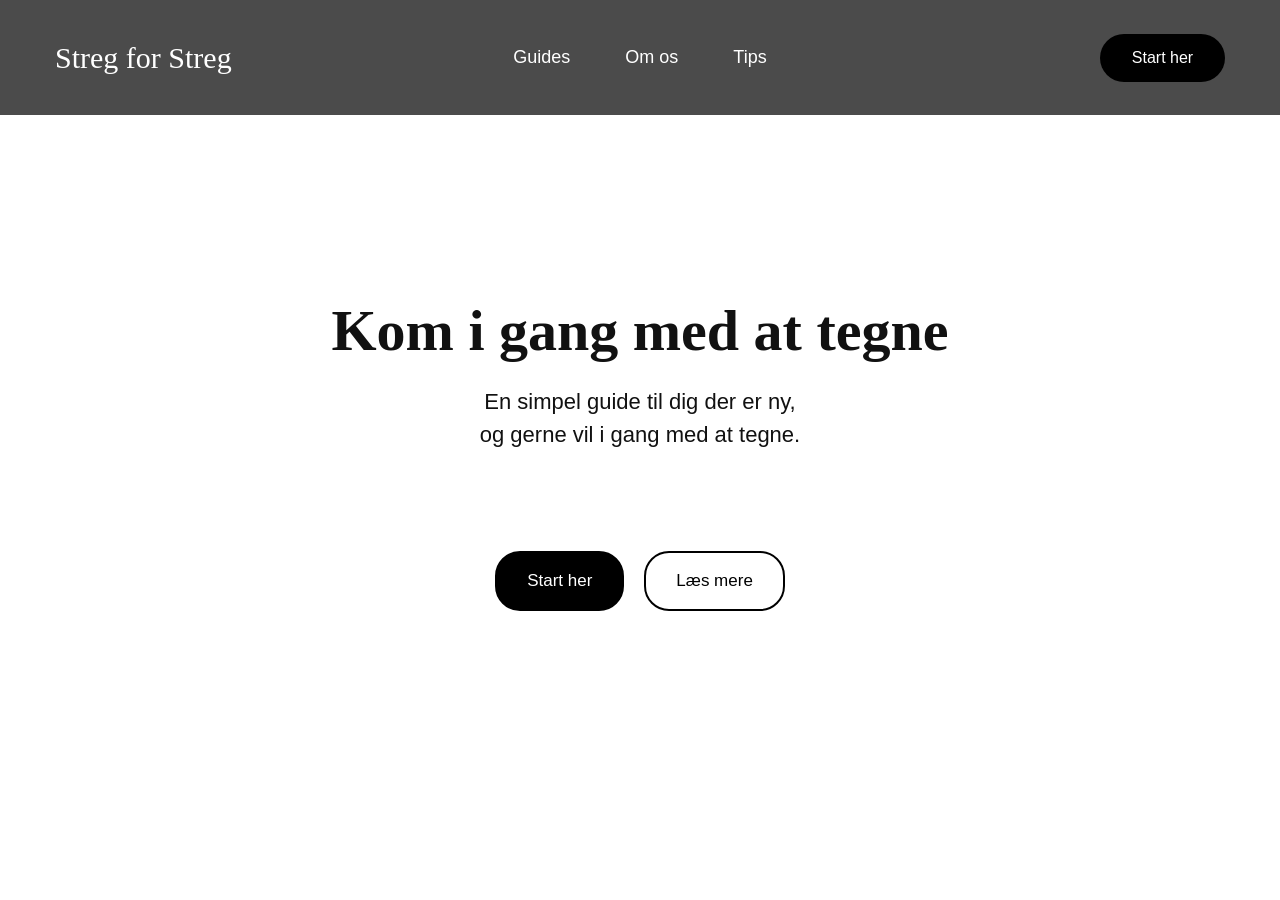
==== index.html @ 1a15dacd "Landing Page text og links" ====
<!DOCTYPE html>
<html lang="da">

<head>
    <meta charset="UTF-8">
    <meta name="viewport" content="width=device-width, initial-scale=1.0">

    <title>Streg for Streg</title>

    <link rel="stylesheet" href="css/style.css">
</head>

<body>

<header class="site-header">

    <div class="header-inner">

        <a class="logo" href="LandingPage.html">
            Streg for Streg
        </a>

        <nav class="navigation" aria-label="Hovedmenu">
            <a href="#guides">Guides</a>
            <a href="om-os.html">Om os</a>
            <a href="#">Tips</a>
        </nav>

        <a class="header-button" href="udstyr.html">
            Start her
        </a>

    </div>

</header>

<main>

    <!-- Hero -->
    <section class="hero">

        <h1>Kom i gang med at tegne</h1>

        <p>
            En simpel guide til dig der er ny,<br>
            og gerne vil i gang med at tegne.
        </p>

        <div class="hero-buttons">

            <a class="button" href="udstyr.html">
                Start her
            </a>

            <a class="button button-outline" href="#guides">
                Læs mere
            </a>

        </div>

    </section>
</main>
</body>
</html>
---- css/style.css ----
/* indstillinger */

* {
    box-sizing: border-box;
}

html {
    scroll-behavior: smooth;
}

body {
    margin: 0;
    font-family: Arial, sans-serif;
    color: #111;
    background-color: #ffffff;
}

img {
    max-width: 100%;
    display: block;
}

a {
    color: inherit;
}


/* header */

.site-header {
    width: 100%;
    background-color: #4b4b4b;
    color: white;
}

.header-inner {
    width: 100%;
    max-width: 1700px;
    height: 115px;

    margin: 0 auto;
    padding: 0 55px;

    display: grid;
    grid-template-columns: 1fr auto 1fr;
    align-items: center;
}


/* logo */

.logo {
    justify-self: start;

    font-family: Inika, serif;
    font-size: 30px;

    color: white;
    text-decoration: none;
}


/* navigation */

.navigation {
    justify-self: center;

    display: flex;
    align-items: center;
    gap: 55px;
}

.navigation a {
    color: white;
    text-decoration: none;

    font-size: 18px;
}

.navigation a:hover {
    text-decoration: underline;
}


/* start her knap */

.header-button {
    justify-self: end;

    display: flex;
    justify-content: center;
    align-items: center;

    min-width: 125px;
    height: 48px;

    padding: 0 28px;

    background-color: black;
    color: white;

    border-radius: 30px;

    font-size: 16px;
    text-decoration: none;
}

.header-button:hover {
    opacity: 0.8;
}

.logo {
    font-family: Georgia, serif;
    font-size: 30px;
    text-decoration: none;
}

.navigation {
    display: flex;
    gap: 55px;
}

.navigation a {
    color: white;
    text-decoration: none;
    font-size: 18px;
}

.navigation a:hover {
    text-decoration: underline;
}


/* knapper */

.button {
    display: inline-block;

    padding: 18px 30px;

    background-color: black;
    color: white;

    border: 2px solid black;
    border-radius: 25px;

    text-decoration: none;
    font-size: 17px;
}

.button:hover {
    opacity: 0.75;
}

.button-small {
    padding: 10px 22px;
    font-size: 12px;
}

.button-outline {
    background-color: white;
    color: black;
}


/* hero */

.hero {
    min-height: 680px;

    display: flex;
    flex-direction: column;
    justify-content: center;
    align-items: center;

    padding: 80px 20px;

    text-align: center;
}

.hero h1 {
    margin: 0 0 22px;
    font-family: Inclusive Sans, serif;
    font-size: 58px;
    line-height: 1.1;
}

.hero p {
    margin: 0;
    font-size: 22px;
    line-height: 1.5;
}

.hero-buttons {
    display: flex;
    gap: 20px;

    margin-top: 100px;
}
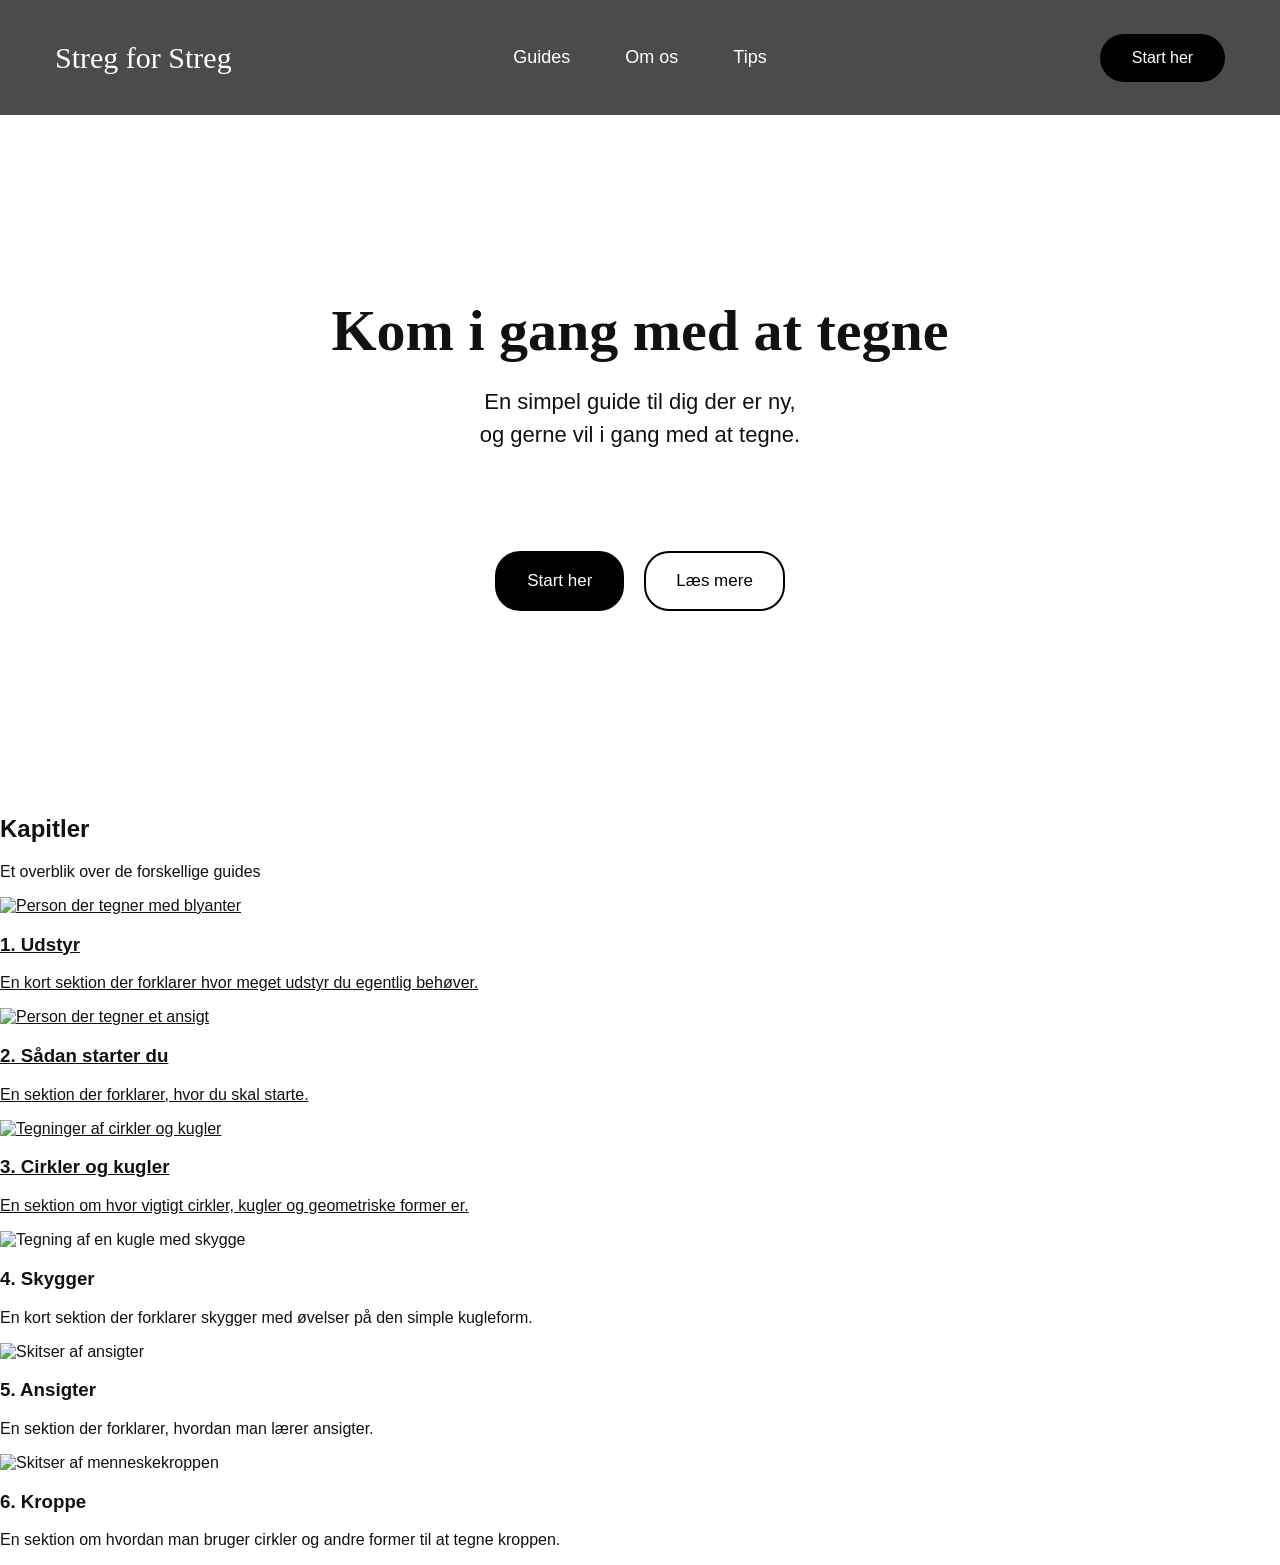
==== commit d4724aec: "Kapitler tekst og billeder" ====
--- a/index.html
+++ b/index.html
@@ -16,7 +16,7 @@
 
     <div class="header-inner">
 
-        <a class="logo" href="LandingPage.html">
+        <a class="logo" href="index.html">
             Streg for Streg
         </a>
 
@@ -59,6 +59,114 @@
         </div>
 
     </section>
+
+    <!-- Kapitler -->
+    <section class="chapters" id="guides">
+
+        <div class="section-container">
+
+            <h2>Kapitler</h2>
+
+            <p>Et overblik over de forskellige guides</p>
+
+
+            <div class="chapter-grid">
+
+                <a class="chapter-card" href="udstyr.html">
+
+                    <img src="billeder/Kapitler-udstyr.png"
+                         alt="Person der tegner med blyanter">
+
+                    <h3>1. Udstyr</h3>
+
+                    <p>
+                        En kort sektion der forklarer hvor
+                        meget udstyr du egentlig behøver.
+                    </p>
+
+                </a>
+
+
+                <a class="chapter-card" href="start.html">
+
+                    <img src="billeder/Kapitler-start.webp"
+                         alt="Person der tegner et ansigt">
+
+                    <h3>2. Sådan starter du</h3>
+
+                    <p>
+                        En sektion der forklarer,
+                        hvor du skal starte.
+                    </p>
+
+                </a>
+
+
+                <a class="chapter-card" href="cirkler.html">
+
+                    <img src="billeder/Kapitler-cirkler.jpg"
+                         alt="Tegninger af cirkler og kugler">
+
+                    <h3>3. Cirkler og kugler</h3>
+
+                    <p>
+                        En sektion om hvor vigtigt cirkler,
+                        kugler og geometriske former er.
+                    </p>
+
+                </a>
+
+
+                <div class="chapter-card chapter-card-static">
+
+                    <img src="billeder/Kapitler-skygger.webp"
+                         alt="Tegning af en kugle med skygge">
+
+                    <h3>4. Skygger</h3>
+
+                    <p>
+                        En kort sektion der forklarer skygger
+                        med øvelser på den simple kugleform.
+                    </p>
+
+                </div>
+
+
+                <div class="chapter-card" href="ansigter.html">
+
+                    <img src="billeder/Kapitler-ansigter.jpg"
+                         alt="Skitser af ansigter">
+
+                    <h3>5. Ansigter</h3>
+
+                    <p>
+                        En sektion der forklarer,
+                        hvordan man lærer ansigter.
+                    </p>
+
+                </div>
+
+
+                <div class="chapter-card" href="kroppe.html">
+
+                    <img src="billeder/Kapitler-kroppe.png"
+                         alt="Skitser af menneskekroppen">
+
+                    <h3>6. Kroppe</h3>
+
+                    <p>
+                        En sektion om hvordan man bruger
+                        cirkler og andre former til at tegne kroppen.
+                    </p>
+
+                </div>
+
+            </div>
+
+        </div>
+
+    </section>
+
 </main>
 </body>
 </html>
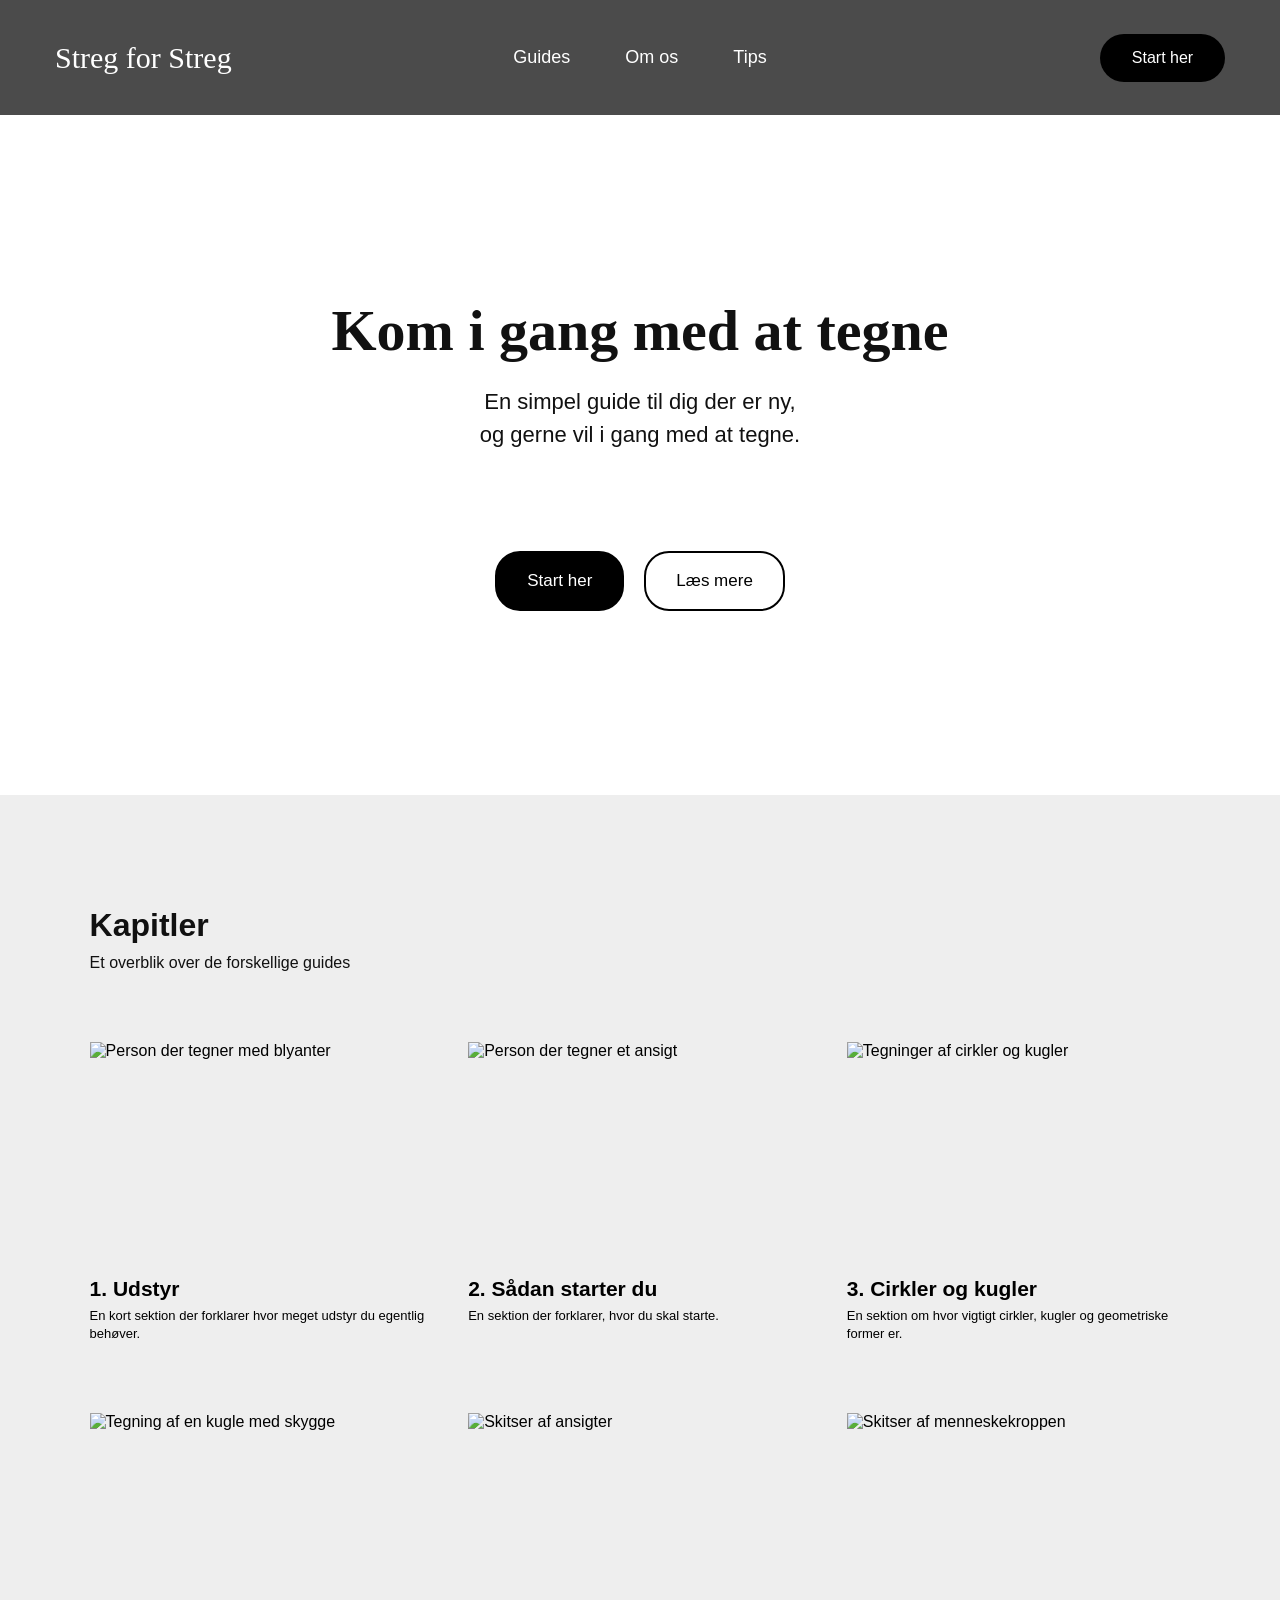
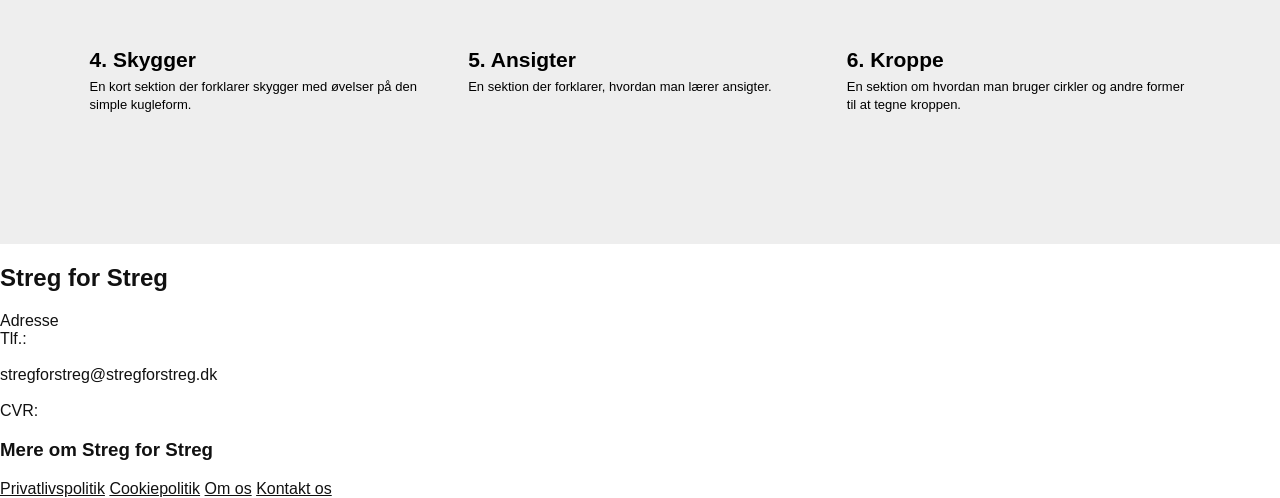
==== commit 549d07b4: "Footer" ====
--- a/index.html
+++ b/index.html
@@ -168,5 +168,31 @@
     </section>
 
 </main>
+
+
+<footer class="site-footer">
+
+    <div>
+        <h2>Streg for Streg</h2>
+
+        <p>
+            Adresse<br>
+            Tlf.:<br><br>
+            stregforstreg@stregforstreg.dk<br><br>
+            CVR:
+        </p>
+    </div>
+
+    <div>
+        <h3>Mere om Streg for Streg</h3>
+
+        <a href="#">Privatlivspolitik</a>
+        <a href="#">Cookiepolitik</a>
+        <a href="om-os.html">Om os</a>
+        <a href="#">Kontakt os</a>
+    </div>
+
+</footer>
+
 </body>
 </html>
--- a/css/style.css
+++ b/css/style.css
@@ -196,4 +196,63 @@
     gap: 20px;
 
     margin-top: 100px;
+}
+
+/* kapitler */
+
+.chapters {
+    padding: 85px 7% 130px;
+    background-color: #eeeeee;
+}
+
+.section-container {
+    max-width: 1200px;
+    margin: 0 auto;
+}
+
+.chapters h2 {
+    margin-bottom: 10px;
+    font-size: 32px;
+}
+
+.chapters > .section-container > p {
+    margin-top: 0;
+    margin-bottom: 70px;
+
+    font-size: 16px;
+}
+
+.chapter-grid {
+    display: grid;
+
+    grid-template-columns: repeat(3, 1fr);
+
+    gap: 70px 35px;
+}
+
+.chapter-card {
+    color: black;
+    text-decoration: none;
+}
+
+.chapter-card img {
+    width: 100%;
+    height: 220px;
+
+    object-fit: cover;
+}
+
+.chapter-card h3 {
+    margin: 15px 0 6px;
+    font-size: 21px;
+}
+
+.chapter-card p {
+    margin: 0;
+    line-height: 1.4;
+    font-size: 13px;
+}
+
+.chapter-card:hover h3 {
+    text-decoration: underline;
 }
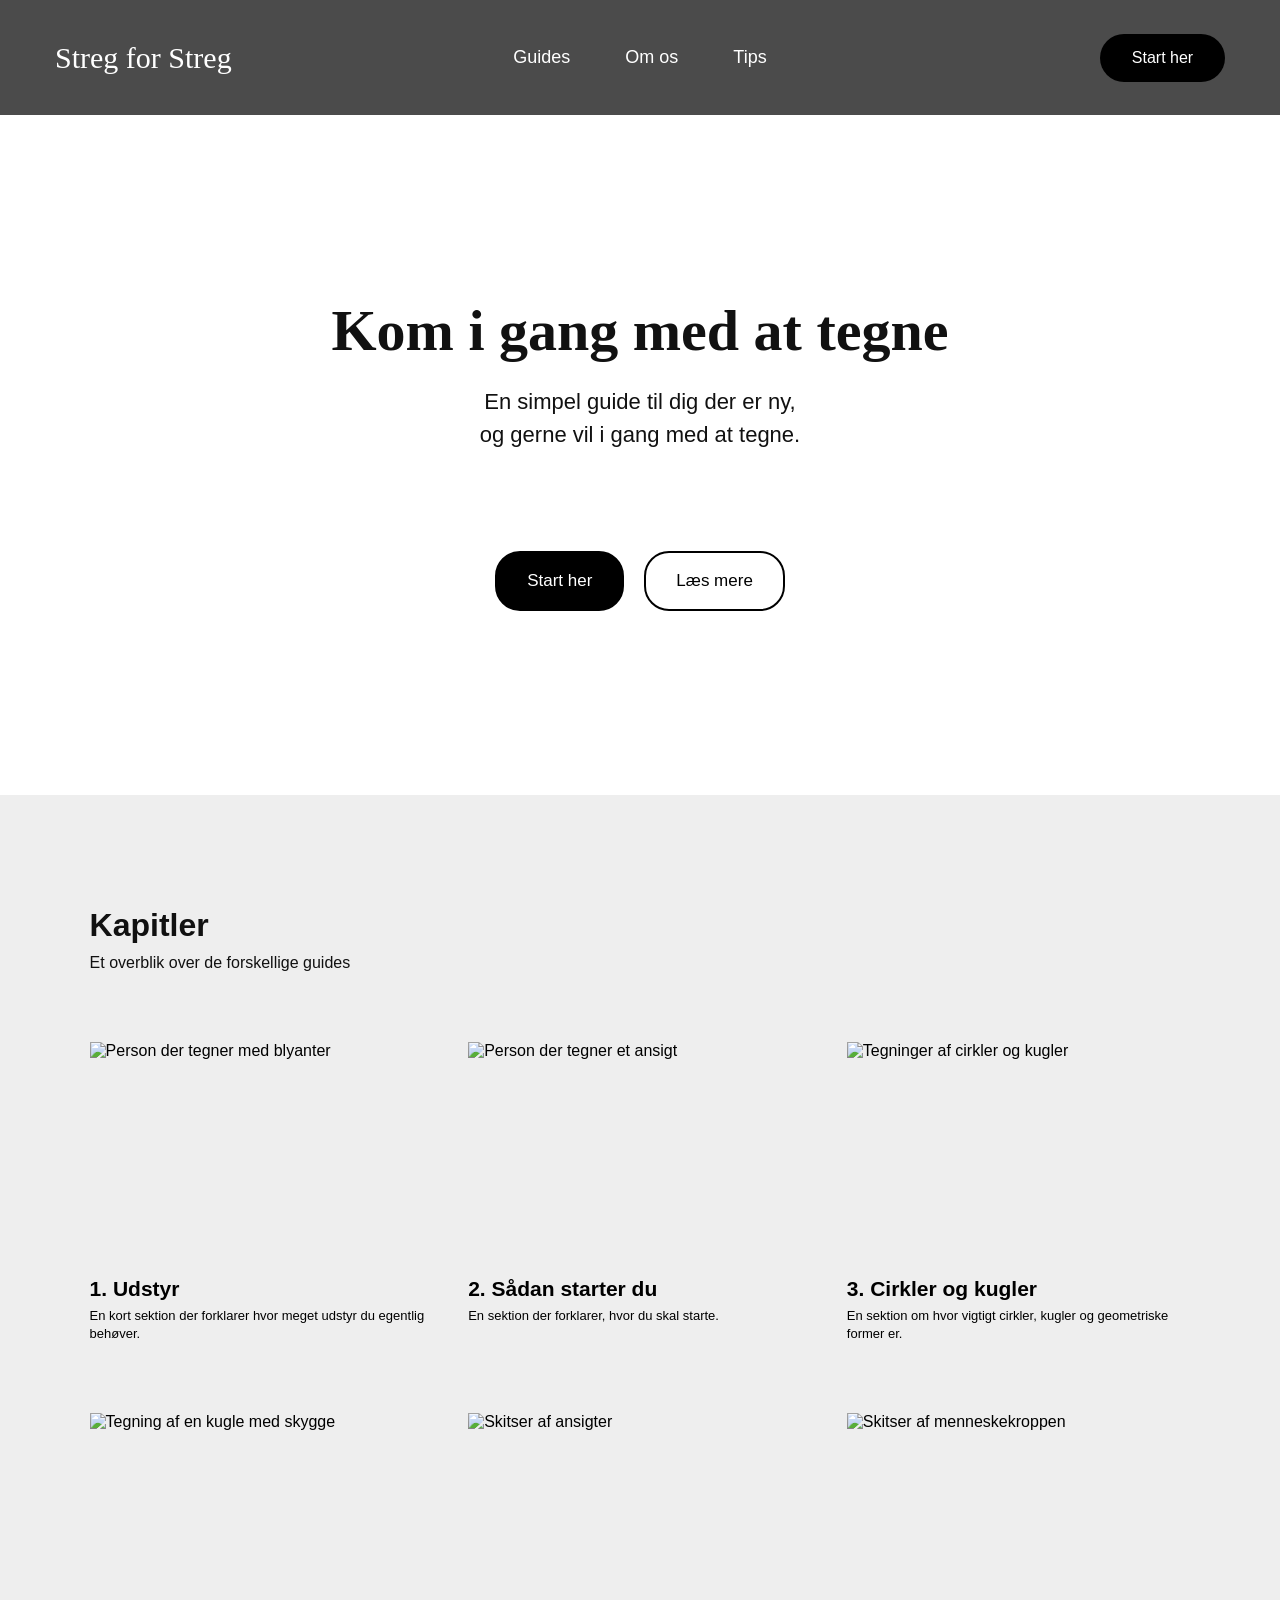
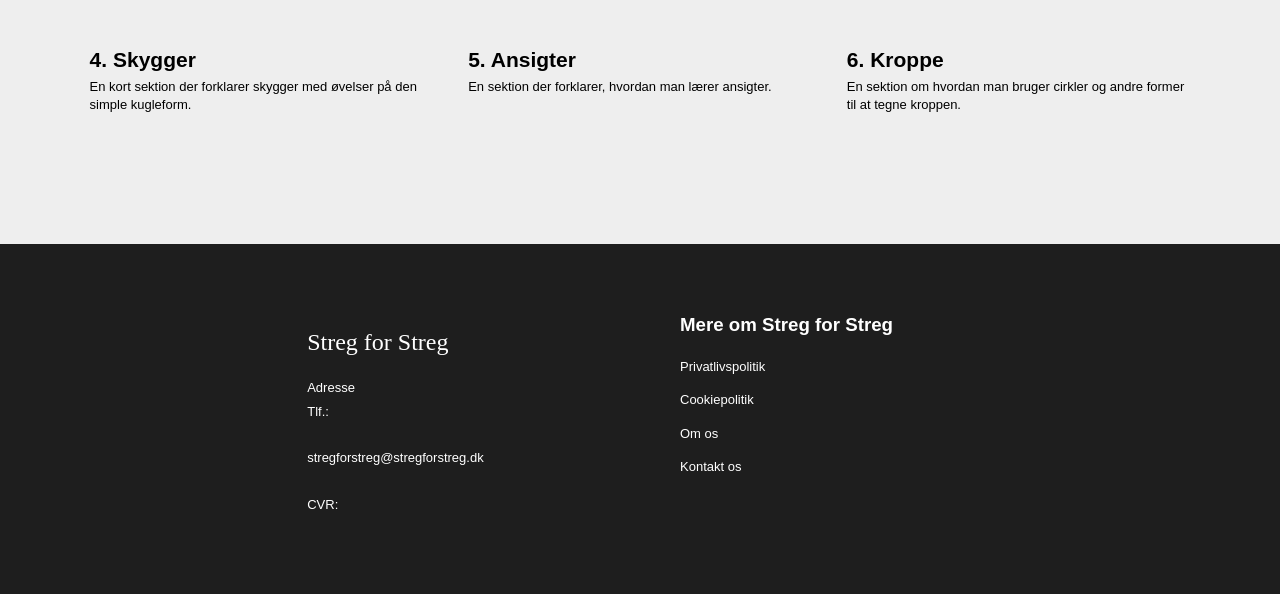
==== commit 6ed1eb42: "href fix" ====
--- a/index.html
+++ b/index.html
@@ -132,7 +132,7 @@
                 </div>
 
 
-                <div class="chapter-card" href="ansigter.html">
+                <div class="chapter-card">
 
                     <img src="billeder/Kapitler-ansigter.jpg"
                          alt="Skitser af ansigter">
@@ -147,7 +147,7 @@
                 </div>
 
 
-                <div class="chapter-card" href="kroppe.html">
+                <div class="chapter-card">
 
                     <img src="billeder/Kapitler-kroppe.png"
                          alt="Skitser af menneskekroppen">
--- a/css/style.css
+++ b/css/style.css
@@ -255,4 +255,489 @@
 
 .chapter-card:hover h3 {
     text-decoration: underline;
-}+}
+
+/* footer */
+
+.site-footer {
+    padding: 65px 24%;
+
+    display: grid;
+    grid-template-columns: 1fr 1fr;
+    gap: 80px;
+
+    background-color: #1E1E1E;
+    color: white;
+}
+
+.site-footer h2 {
+    font-family: Georgia, serif;
+    font-weight: normal;
+}
+
+.site-footer h3 {
+    margin-top: 5px;
+}
+
+.site-footer p,
+.site-footer a {
+    font-size: 13px;
+    line-height: 1.8;
+}
+
+.site-footer a {
+    display: block;
+    margin-bottom: 10px;
+
+    color: white;
+    text-decoration: none;
+}
+
+
+/*  mobil */
+
+@media (max-width: 700px) {
+
+    /* header */
+
+    .header-inner {
+        height: auto;
+        padding: 20px;
+
+        display: flex;
+        flex-direction: column;
+        gap: 20px;
+    }
+
+    .logo {
+        font-size: 22px;
+    }
+
+    .navigation {
+        gap: 25px;
+    }
+
+    .navigation a {
+        font-size: 14px;
+    }
+
+    .header-button {
+        min-width: 110px;
+        height: 42px;
+
+        font-size: 14px;
+    }
+
+
+    /* landing page */
+
+    .hero {
+        min-height: 450px;
+        padding: 60px 20px;
+    }
+
+    .hero h1 {
+        font-size: 34px;
+    }
+
+    .hero p {
+        font-size: 17px;
+    }
+
+    .hero-buttons {
+        margin-top: 60px;
+        gap: 12px;
+    }
+
+    .button {
+        padding: 14px 20px;
+        font-size: 14px;
+    }
+
+
+    /* kapitler */
+
+    .chapters {
+        padding: 60px 25px 80px;
+    }
+
+    .chapter-grid {
+        grid-template-columns: 1fr;
+        gap: 50px;
+    }
+
+    .chapter-card img {
+        width: 100%;
+        height: auto;
+    }
+
+
+    /* guide sider */
+
+    .guide-hero {
+        min-height: 300px;
+        padding: 40px 20px;
+    }
+
+    .guide-hero h1 {
+        font-size: 30px;
+    }
+
+    .guide-content {
+        width: calc(100% - 30px);
+
+        margin: -40px auto 0;
+        padding: 35px 25px;
+    }
+
+    .guide-content h2 {
+        font-size: 23px;
+    }
+
+    .guide-content p {
+        font-size: 15px;
+    }
+
+    .article-image,
+    .step-image,
+    .step-image-wide {
+        width: 100%;
+        max-width: 100%;
+    }
+
+    .article-navigation {
+        gap: 15px;
+    }
+
+
+    /* om os */
+
+    .about-section {
+        padding: 55px 25px;
+
+        grid-template-columns: 1fr;
+        gap: 40px;
+    }
+
+    .about-text h1 {
+        font-size: 36px;
+    }
+
+    .about-text p {
+        font-size: 16px;
+    }
+
+    .about-image img {
+        width: 100%;
+        max-width: 100%;
+    }
+
+
+    /* footer */
+
+    .site-footer {
+        padding: 50px 8%;
+
+        grid-template-columns: 1fr;
+        gap: 30px;
+    }
+}
+
+/* Guides */
+
+.guide-page {
+    background-color: #eeeeee;
+    padding-bottom: 60px;
+}
+
+.guide-hero {
+    min-height: 550px;
+
+    display: flex;
+    justify-content: center;
+    align-items: center;
+
+    padding: 60px 20px;
+
+    background-size: cover;
+    background-position: center;
+
+    text-align: center;
+}
+
+.equipment-hero {
+    background-image:
+            linear-gradient(
+                    rgba(0, 0, 0, 0.15),
+                    rgba(0, 0, 0, 0.15)
+            ),
+            url("../billeder/Kapitler-udstyr.png");
+
+    background-size: cover;
+    background-position: center 20%;
+    background-repeat: no-repeat;
+}
+
+.guide-hero h1 {
+    max-width: 750px;
+    margin: 0;
+
+    color: white;
+
+    font-size: 48px;
+    line-height: 1.15;
+}
+
+.guide-content {
+    position: relative;
+
+    width: calc(100% - 120px);
+    max-width: 1250px;
+
+    margin: -75px auto 0;
+    padding: 65px 85px 45px;
+
+    background-color: white;
+    border-radius: 10px;
+}
+
+.guide-content h2 {
+    margin-top: 0;
+    margin-bottom: 30px;
+
+    font-size: 27px;
+}
+
+.guide-content p {
+    margin: 25px 0;
+
+    font-size: 16px;
+    line-height: 1.7;
+}
+
+.article-image {
+    width: 420px;
+    max-width: 100%;
+
+    margin: 40px 0;
+
+    border-radius: 10px;
+}
+
+.article-navigation {
+    display: flex;
+    justify-content: space-between;
+
+    margin-top: 55px;
+}
+
+
+@media (max-width: 700px) {
+
+    .guide-hero {
+        min-height: 300px;
+        padding: 40px 20px;
+    }
+
+    .guide-hero h1 {
+        font-size: 30px;
+    }
+
+    .guide-content {
+        width: calc(100% - 30px);
+
+        margin: -40px auto 0;
+        padding: 35px 25px;
+    }
+
+    .guide-content h2 {
+        font-size: 23px;
+    }
+
+    .guide-content p {
+        font-size: 15px;
+    }
+
+    .article-image {
+        width: 100%;
+        max-width: 100%;
+    }
+
+    .article-navigation {
+        gap: 15px;
+    }
+}
+
+/* Kapitel 2 */
+
+.start-hero {
+    background-image:
+            linear-gradient(
+                    rgba(0, 0, 0, 0.15),
+                    rgba(0, 0, 0, 0.15)
+            ),
+            url("../billeder/Kapitler-start.webp");
+
+    background-size: cover;
+    background-position: center 40%;
+    background-repeat: no-repeat;
+}
+
+
+/* Overskriften er sort på dette billede */
+.start-hero h1 {
+    color: white;
+}
+
+
+/* Billede med former */
+.shapes-image {
+    width: 280px;
+}
+
+
+/* Billede med streger */
+.strokes-image {
+    width: 350px;
+}
+
+
+/* Punktliste */
+.guide-list {
+    margin: 10px 0 25px;
+    padding-left: 25px;
+
+    font-size: 16px;
+    line-height: 1.6;
+}
+
+
+/* Den lille øvelse */
+.exercise {
+    margin-top: 65px;
+}
+
+.exercise h2 {
+    margin-bottom: 25px;
+}
+
+/* Kapitel 3 */
+
+.circles-hero {
+    background-image:
+            linear-gradient(
+                    rgba(0, 0, 0, 0.15),
+                    rgba(0, 0, 0, 0.15)
+            ),
+            url("../billeder/Kapitler-cirkler.jpg");
+
+    background-size: cover;
+    background-position: center 40%;
+    background-repeat: no-repeat;
+}
+
+
+/* Sort overskrift som i Figma */
+.circles-hero h1 {
+    color: #111;
+}
+
+
+/* De enkelte trin */
+.drawing-step {
+    margin-top: 55px;
+}
+
+.drawing-step h3 {
+    margin-bottom: 18px;
+
+    font-size: 20px;
+}
+
+.drawing-step p {
+    margin: 15px 0;
+}
+
+
+/* Billeder mellem trinene */
+.step-image {
+    width: 300px;
+    max-width: 100%;
+
+    margin: 30px 0;
+
+    border-radius: 5px;
+}
+
+.step-image-wide {
+    width: 500px;
+}
+
+
+/* om os */
+
+.about-page {
+    background-color: #eeeeee;
+}
+
+.about-section {
+    width: 100%;
+    max-width: 1250px;
+
+    margin: 0 auto;
+    padding: 90px 70px;
+
+    display: grid;
+    grid-template-columns: 1fr 1fr;
+    gap: 100px;
+
+    align-items: start;
+}
+
+.about-text h1 {
+    margin-top: 0;
+    margin-bottom: 30px;
+
+    font-size: 46px;
+}
+
+.about-text p {
+    margin: 0 0 28px;
+
+    font-size: 18px;
+    line-height: 1.6;
+}
+
+.about-image img {
+    width: 100%;
+    max-width: 500px;
+
+    display: block;
+
+    object-fit: cover;
+}
+
+
+/* om os */
+
+@media (max-width: 700px) {
+
+    .about-section {
+        padding: 55px 25px;
+
+        grid-template-columns: 1fr;
+        gap: 40px;
+    }
+
+    .about-text h1 {
+        font-size: 36px;
+    }
+
+    .about-text p {
+        font-size: 16px;
+    }
+
+    .about-image img {
+        max-width: 100%;
+    }
+}
